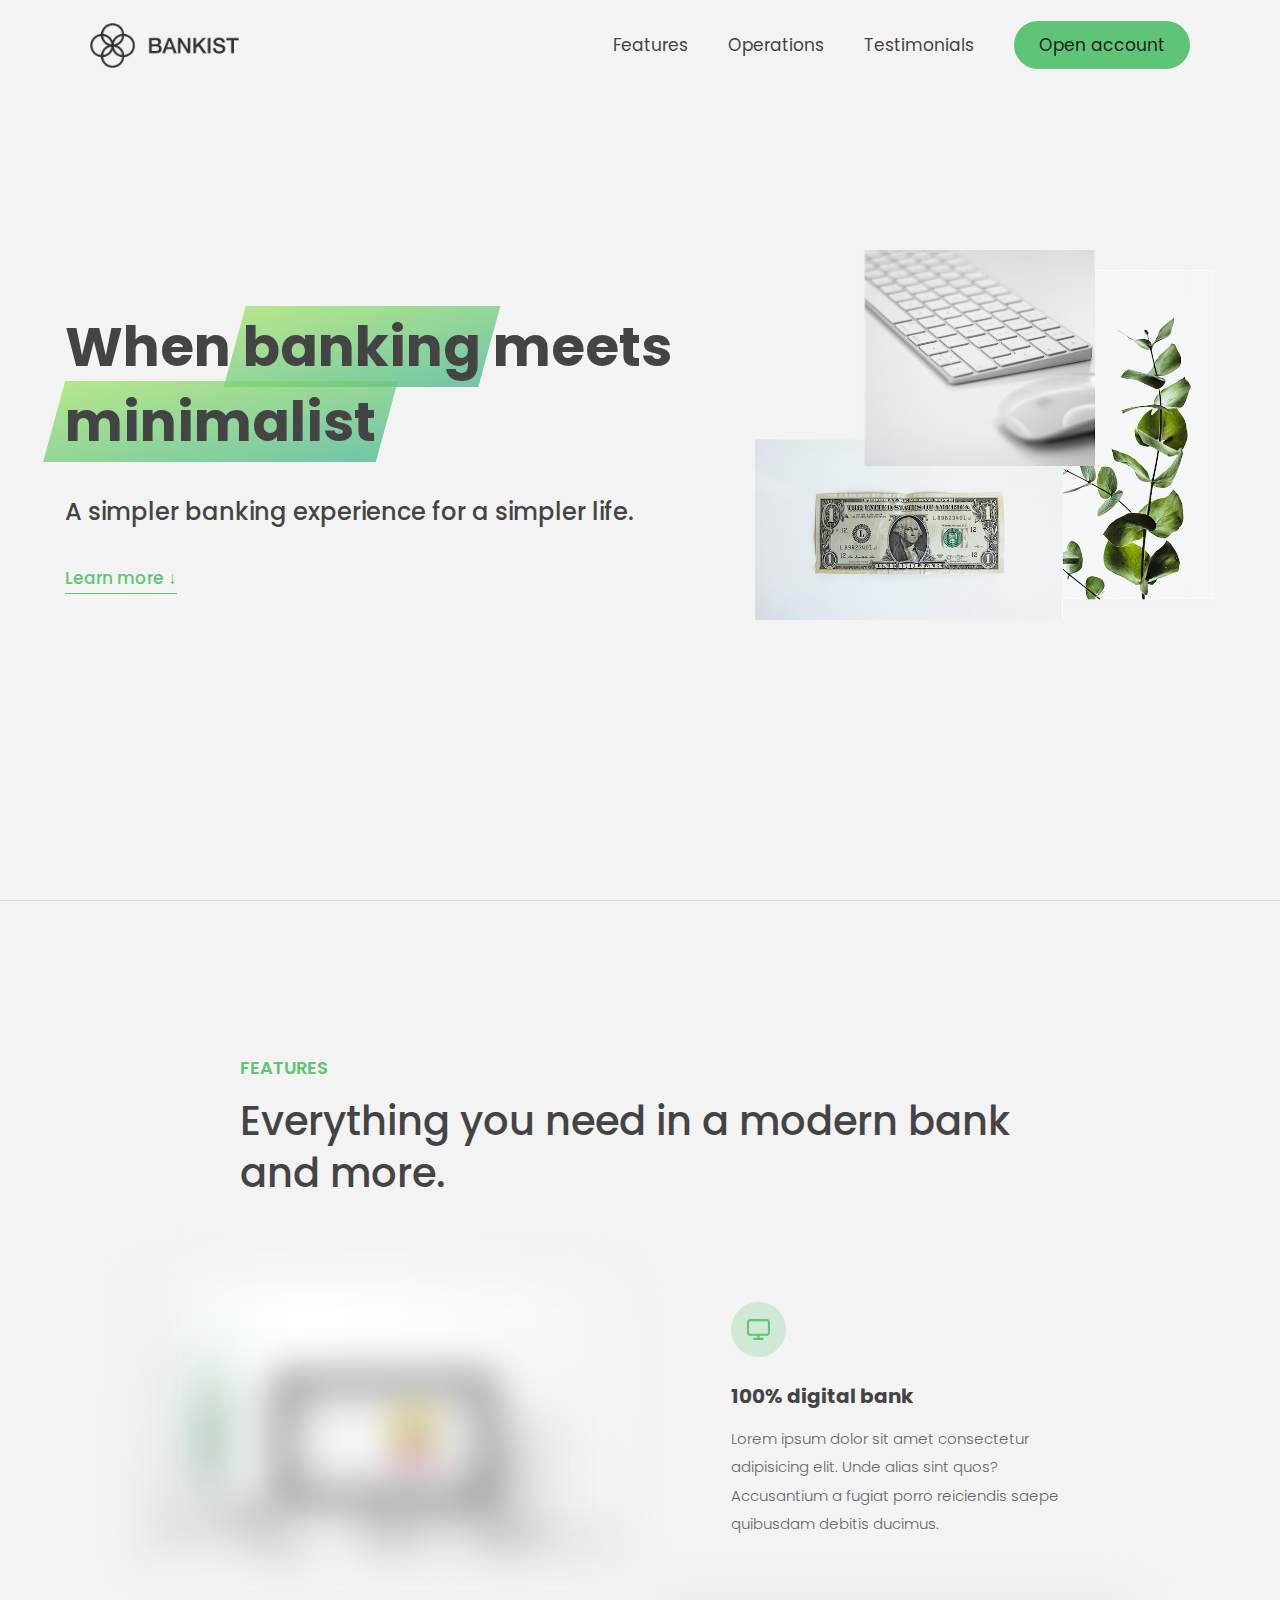
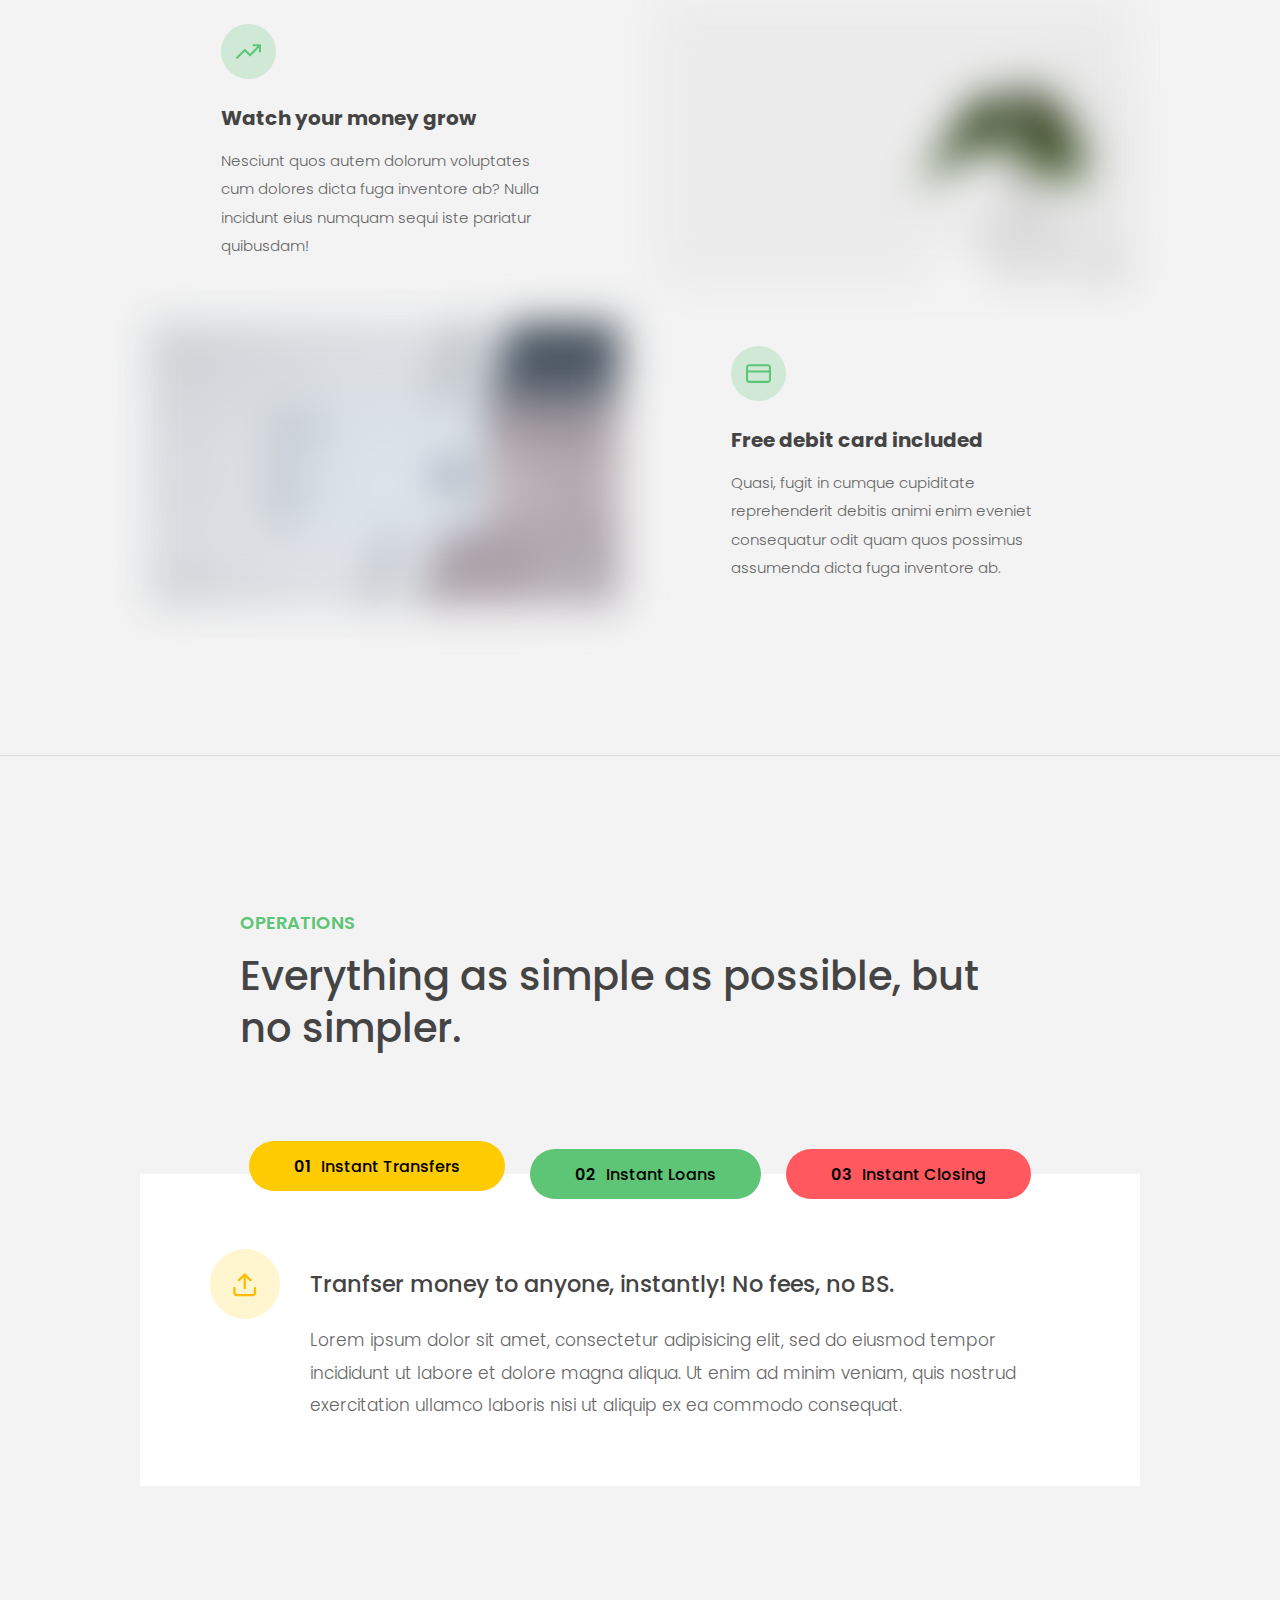
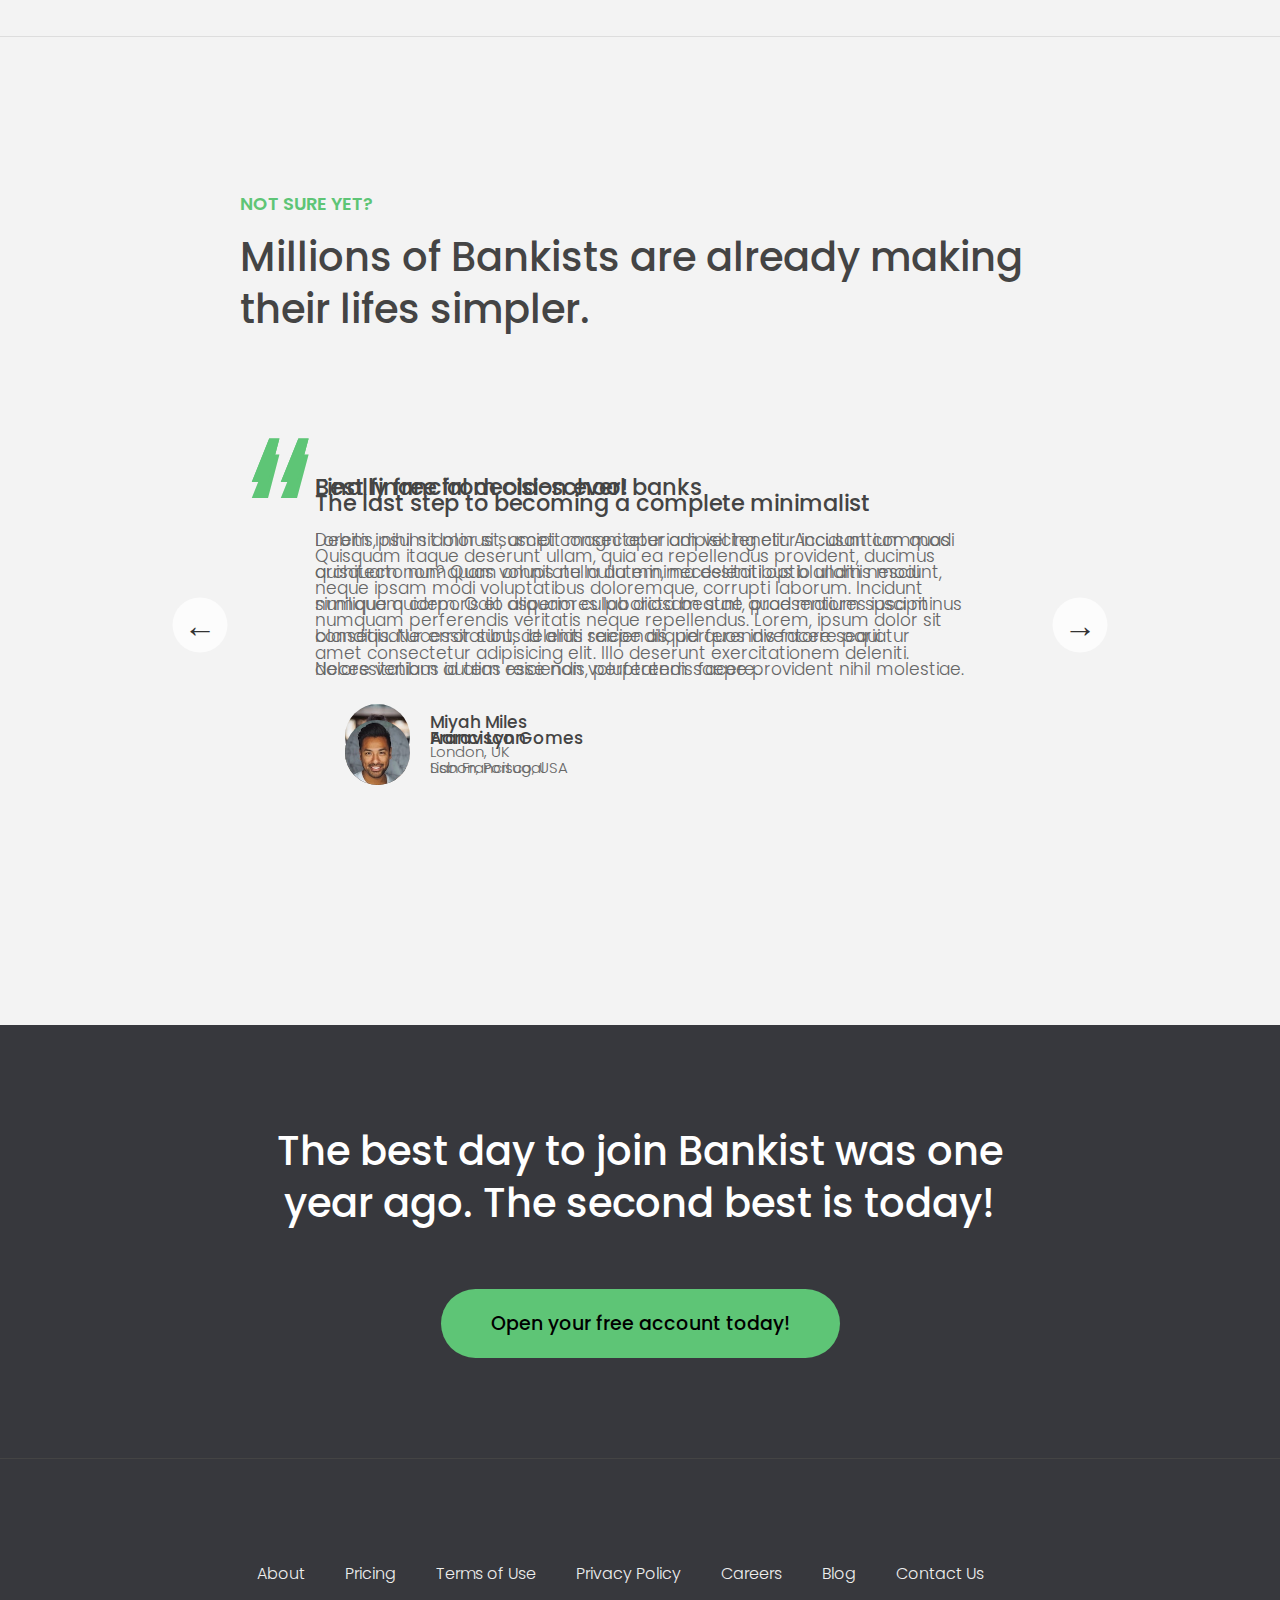
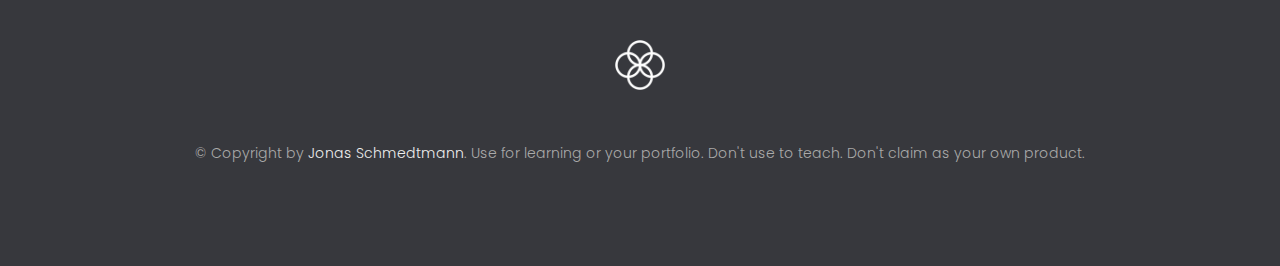
==== Section13/index.html @ 26a9afa9 "First commit of Section 13" ====
<!DOCTYPE html>
<html lang="en">
  <head>
    <meta charset="UTF-8" />
    <meta name="viewport" content="width=device-width, initial-scale=1.0" />
    <meta http-equiv="X-UA-Compatible" content="ie=edge" />
    <link rel="shortcut icon" type="image/png" href="img/icon.png" />

    <link
      href="https://fonts.googleapis.com/css?family=Poppins:300,400,500,600&display=swap"
      rel="stylesheet"
    />
    <link rel="stylesheet" href="style.css" />
    <title>Bankist | When Banking meets Minimalist</title>
  </head>
  <body>
    <header class="header">
      <nav class="nav">
        <img
          src="img/logo.png"
          alt="Bankist logo"
          class="nav__logo"
          id="logo"
        />
        <ul class="nav__links">
          <li class="nav__item">
            <a class="nav__link" href="#section--1">Features</a>
          </li>
          <li class="nav__item">
            <a class="nav__link" href="#section--2">Operations</a>
          </li>
          <li class="nav__item">
            <a class="nav__link" href="#section--3">Testimonials</a>
          </li>
          <li class="nav__item">
            <a class="nav__link nav__link--btn btn--show-modal" href="#"
              >Open account</a
            >
          </li>
        </ul>
      </nav>

      <div class="header__title">
        <h1>
          When
          <!-- Green highlight effect -->
          <span class="highlight">banking</span>
          meets<br />
          <span class="highlight">minimalist</span>
        </h1>
        <h4>A simpler banking experience for a simpler life.</h4>
        <button class="btn--text btn--scroll-to">Learn more &DownArrow;</button>
        <img
          src="img/hero.png"
          class="header__img"
          alt="Minimalist bank items"
        />
      </div>
    </header>

    <section class="section" id="section--1">
      <div class="section__title">
        <h2 class="section__description">Features</h2>
        <h3 class="section__header">
          Everything you need in a modern bank and more.
        </h3>
      </div>

      <div class="features">
        <img
          src="img/digital-lazy.jpg"
          data-src="img/digital.jpg"
          alt="Computer"
          class="features__img lazy-img"
        />
        <div class="features__feature">
          <div class="features__icon">
            <svg>
              <use xlink:href="img/icons.svg#icon-monitor"></use>
            </svg>
          </div>
          <h5 class="features__header">100% digital bank</h5>
          <p>
            Lorem ipsum dolor sit amet consectetur adipisicing elit. Unde alias
            sint quos? Accusantium a fugiat porro reiciendis saepe quibusdam
            debitis ducimus.
          </p>
        </div>

        <div class="features__feature">
          <div class="features__icon">
            <svg>
              <use xlink:href="img/icons.svg#icon-trending-up"></use>
            </svg>
          </div>
          <h5 class="features__header">Watch your money grow</h5>
          <p>
            Nesciunt quos autem dolorum voluptates cum dolores dicta fuga
            inventore ab? Nulla incidunt eius numquam sequi iste pariatur
            quibusdam!
          </p>
        </div>
        <img
          src="img/grow-lazy.jpg"
          data-src="img/grow.jpg"
          alt="Plant"
          class="features__img lazy-img"
        />

        <img
          src="img/card-lazy.jpg"
          data-src="img/card.jpg"
          alt="Credit card"
          class="features__img lazy-img"
        />
        <div class="features__feature">
          <div class="features__icon">
            <svg>
              <use xlink:href="img/icons.svg#icon-credit-card"></use>
            </svg>
          </div>
          <h5 class="features__header">Free debit card included</h5>
          <p>
            Quasi, fugit in cumque cupiditate reprehenderit debitis animi enim
            eveniet consequatur odit quam quos possimus assumenda dicta fuga
            inventore ab.
          </p>
        </div>
      </div>
    </section>

    <section class="section" id="section--2">
      <div class="section__title">
        <h2 class="section__description">Operations</h2>
        <h3 class="section__header">
          Everything as simple as possible, but no simpler.
        </h3>
      </div>

      <div class="operations">
        <div class="operations__tab-container">
          <button
            class="btn operations__tab operations__tab--1 operations__tab--active"
            data-tab="1"
          >
            <span>01</span>Instant Transfers
          </button>
          <button class="btn operations__tab operations__tab--2" data-tab="2">
            <span>02</span>Instant Loans
          </button>
          <button class="btn operations__tab operations__tab--3" data-tab="3">
            <span>03</span>Instant Closing
          </button>
        </div>
        <div
          class="operations__content operations__content--1 operations__content--active"
        >
          <div class="operations__icon operations__icon--1">
            <svg>
              <use xlink:href="img/icons.svg#icon-upload"></use>
            </svg>
          </div>
          <h5 class="operations__header">
            Tranfser money to anyone, instantly! No fees, no BS.
          </h5>
          <p>
            Lorem ipsum dolor sit amet, consectetur adipisicing elit, sed do
            eiusmod tempor incididunt ut labore et dolore magna aliqua. Ut enim
            ad minim veniam, quis nostrud exercitation ullamco laboris nisi ut
            aliquip ex ea commodo consequat.
          </p>
        </div>

        <div class="operations__content operations__content--2">
          <div class="operations__icon operations__icon--2">
            <svg>
              <use xlink:href="img/icons.svg#icon-home"></use>
            </svg>
          </div>
          <h5 class="operations__header">
            Buy a home or make your dreams come true, with instant loans.
          </h5>
          <p>
            Duis aute irure dolor in reprehenderit in voluptate velit esse
            cillum dolore eu fugiat nulla pariatur. Excepteur sint occaecat
            cupidatat non proident, sunt in culpa qui officia deserunt mollit
            anim id est laborum.
          </p>
        </div>
        <div class="operations__content operations__content--3">
          <div class="operations__icon operations__icon--3">
            <svg>
              <use xlink:href="img/icons.svg#icon-user-x"></use>
            </svg>
          </div>
          <h5 class="operations__header">
            No longer need your account? No problem! Close it instantly.
          </h5>
          <p>
            Excepteur sint occaecat cupidatat non proident, sunt in culpa qui
            officia deserunt mollit anim id est laborum. Ut enim ad minim
            veniam, quis nostrud exercitation ullamco laboris nisi ut aliquip ex
            ea commodo consequat.
          </p>
        </div>
      </div>
    </section>

    <section class="section" id="section--3">
      <div class="section__title section__title--testimonials">
        <h2 class="section__description">Not sure yet?</h2>
        <h3 class="section__header">
          Millions of Bankists are already making their lifes simpler.
        </h3>
      </div>

      <div class="slider">
        <div class="slide slide--1">
          <div class="testimonial">
            <h5 class="testimonial__header">Best financial decision ever!</h5>
            <blockquote class="testimonial__text">
              Lorem ipsum dolor sit, amet consectetur adipisicing elit.
              Accusantium quas quisquam non? Quas voluptate nulla minima
              deleniti optio ullam nesciunt, numquam corporis et asperiores
              laboriosam sunt, praesentium suscipit blanditiis. Necessitatibus
              id alias reiciendis, perferendis facere pariatur dolore veniam
              autem esse non voluptatem saepe provident nihil molestiae.
            </blockquote>
            <address class="testimonial__author">
              <img src="img/user-1.jpg" alt="" class="testimonial__photo" />
              <h6 class="testimonial__name">Aarav Lynn</h6>
              <p class="testimonial__location">San Francisco, USA</p>
            </address>
          </div>
        </div>

        <div class="slide slide--2">
          <div class="testimonial">
            <h5 class="testimonial__header">
              The last step to becoming a complete minimalist
            </h5>
            <blockquote class="testimonial__text">
              Quisquam itaque deserunt ullam, quia ea repellendus provident,
              ducimus neque ipsam modi voluptatibus doloremque, corrupti
              laborum. Incidunt numquam perferendis veritatis neque repellendus.
              Lorem, ipsum dolor sit amet consectetur adipisicing elit. Illo
              deserunt exercitationem deleniti.
            </blockquote>
            <address class="testimonial__author">
              <img src="img/user-2.jpg" alt="" class="testimonial__photo" />
              <h6 class="testimonial__name">Miyah Miles</h6>
              <p class="testimonial__location">London, UK</p>
            </address>
          </div>
        </div>

        <div class="slide slide--3">
          <div class="testimonial">
            <h5 class="testimonial__header">
              Finally free from old-school banks
            </h5>
            <blockquote class="testimonial__text">
              Debitis, nihil sit minus suscipit magni aperiam vel tenetur
              incidunt commodi architecto numquam omnis nulla autem,
              necessitatibus blanditiis modi similique quidem. Odio aliquam
              culpa dicta beatae quod maiores ipsa minus consequatur error sunt,
              deleniti saepe aliquid quos inventore sequi. Necessitatibus id
              alias reiciendis, perferendis facere.
            </blockquote>
            <address class="testimonial__author">
              <img src="img/user-3.jpg" alt="" class="testimonial__photo" />
              <h6 class="testimonial__name">Francisco Gomes</h6>
              <p class="testimonial__location">Lisbon, Portugal</p>
            </address>
          </div>
        </div>

        <!-- <div class="slide"><img src="img/img-1.jpg" alt="Photo 1" /></div>
        <div class="slide"><img src="img/img-2.jpg" alt="Photo 2" /></div>
        <div class="slide"><img src="img/img-3.jpg" alt="Photo 3" /></div>
        <div class="slide"><img src="img/img-4.jpg" alt="Photo 4" /></div> -->
        <button class="slider__btn slider__btn--left">&larr;</button>
        <button class="slider__btn slider__btn--right">&rarr;</button>
        <div class="dots"></div>
      </div>
    </section>

    <section class="section section--sign-up">
      <div class="section__title">
        <h3 class="section__header">
          The best day to join Bankist was one year ago. The second best is
          today!
        </h3>
      </div>
      <button class="btn btn--show-modal">Open your free account today!</button>
    </section>

    <footer class="footer">
      <ul class="footer__nav">
        <li class="footer__item">
          <a class="footer__link" href="#">About</a>
        </li>
        <li class="footer__item">
          <a class="footer__link" href="#">Pricing</a>
        </li>
        <li class="footer__item">
          <a class="footer__link" href="#">Terms of Use</a>
        </li>
        <li class="footer__item">
          <a class="footer__link" href="#">Privacy Policy</a>
        </li>
        <li class="footer__item">
          <a class="footer__link" href="#">Careers</a>
        </li>
        <li class="footer__item">
          <a class="footer__link" href="#">Blog</a>
        </li>
        <li class="footer__item">
          <a class="footer__link" href="#">Contact Us</a>
        </li>
      </ul>
      <img src="img/icon.png" alt="Logo" class="footer__logo" />
      <p class="footer__copyright">
        &copy; Copyright by
        <a
          class="footer__link twitter-link"
          target="_blank"
          href="https://twitter.com/jonasschmedtman"
          >Jonas Schmedtmann</a
        >. Use for learning or your portfolio. Don't use to teach. Don't claim
        as your own product.
      </p>
    </footer>

    <div class="modal hidden">
      <button class="btn--close-modal">&times;</button>
      <h2 class="modal__header">
        Open your bank account <br />
        in just <span class="highlight">5 minutes</span>
      </h2>
      <form class="modal__form">
        <label>First Name</label>
        <input type="text" />
        <label>Last Name</label>
        <input type="text" />
        <label>Email Address</label>
        <input type="email" />
        <button class="btn">Next step &rarr;</button>
      </form>
    </div>
    <div class="overlay hidden"></div>

    <script src="script.js"></script>
  </body>
</html>
---- Section13/style.css ----
/* The page is NOT responsive. You can implement responsiveness yourself if you wanna have some fun 😃 */

:root {
  --color-primary: #5ec576;
  --color-secondary: #ffcb03;
  --color-tertiary: #ff585f;
  --color-primary-darker: #4bbb7d;
  --color-secondary-darker: #ffbb00;
  --color-tertiary-darker: #fd424b;
  --color-primary-opacity: #5ec5763a;
  --color-secondary-opacity: #ffcd0331;
  --color-tertiary-opacity: #ff58602d;
  --gradient-primary: linear-gradient(to top left, #39b385, #9be15d);
  --gradient-secondary: linear-gradient(to top left, #ffb003, #ffcb03);
}

* {
  margin: 0;
  padding: 0;
  box-sizing: inherit;
}

html {
  font-size: 62.5%;
  box-sizing: border-box;
}

body {
  font-family: 'Poppins', sans-serif;
  font-weight: 300;
  color: #444;
  line-height: 1.9;
  background-color: #f3f3f3;
}

/* GENERAL ELEMENTS */
.section {
  padding: 15rem 3rem;
  border-top: 1px solid #ddd;

  transition: transform 1s, opacity 1s;
}

.section--hidden {
  opacity: 0;
  transform: translateY(8rem);
}

.section__title {
  max-width: 80rem;
  margin: 0 auto 8rem auto;
}

.section__description {
  font-size: 1.8rem;
  font-weight: 600;
  text-transform: uppercase;
  color: var(--color-primary);
  margin-bottom: 1rem;
}

.section__header {
  font-size: 4rem;
  line-height: 1.3;
  font-weight: 500;
}

.btn {
  display: inline-block;
  background-color: var(--color-primary);
  font-size: 1.6rem;
  font-family: inherit;
  font-weight: 500;
  border: none;
  padding: 1.25rem 4.5rem;
  border-radius: 10rem;
  cursor: pointer;
  transition: all 0.3s;
}

.btn:hover {
  background-color: var(--color-primary-darker);
}

.btn--text {
  display: inline-block;
  background: none;
  font-size: 1.7rem;
  font-family: inherit;
  font-weight: 500;
  color: var(--color-primary);
  border: none;
  border-bottom: 1px solid currentColor;
  padding-bottom: 2px;
  cursor: pointer;
  transition: all 0.3s;
}

p {
  color: #666;
}

/* This is BAD for accessibility! Don't do in the real world! */
button:focus {
  outline: none;
}

img {
  transition: filter 0.5s;
}

.lazy-img {
  filter: blur(20px);
}

/* NAVIGATION */
.nav {
  display: flex;
  justify-content: space-between;
  align-items: center;
  height: 9rem;
  width: 100%;
  padding: 0 6rem;
  z-index: 100;
}

/* nav and stickly class at the same time */
.nav.sticky {
  position: fixed;
  background-color: rgba(255, 255, 255, 0.95);
}

.nav__logo {
  height: 4.5rem;
  transition: all 0.3s;
}

.nav__links {
  display: flex;
  align-items: center;
  list-style: none;
}

.nav__item {
  margin-left: 4rem;
}

.nav__link:link,
.nav__link:visited {
  font-size: 1.7rem;
  font-weight: 400;
  color: inherit;
  text-decoration: none;
  display: block;
  transition: all 0.3s;
}

.nav__link--btn:link,
.nav__link--btn:visited {
  padding: 0.8rem 2.5rem;
  border-radius: 3rem;
  background-color: var(--color-primary);
  color: #222;
}

.nav__link--btn:hover,
.nav__link--btn:active {
  color: inherit;
  background-color: var(--color-primary-darker);
  color: #333;
}

/* HEADER */
.header {
  padding: 0 3rem;
  height: 100vh;
  display: flex;
  flex-direction: column;
  align-items: center;
}

.header__title {
  flex: 1;

  max-width: 115rem;
  display: grid;
  grid-template-columns: 3fr 2fr;
  row-gap: 3rem;
  align-content: center;
  justify-content: center;

  align-items: start;
  justify-items: start;
}

h1 {
  font-size: 5.5rem;
  line-height: 1.35;
}

h4 {
  font-size: 2.4rem;
  font-weight: 500;
}

.header__img {
  width: 100%;
  grid-column: 2 / 3;
  grid-row: 1 / span 4;
  transform: translateY(-6rem);
}

.highlight {
  position: relative;
}

.highlight::after {
  display: block;
  content: '';
  position: absolute;
  bottom: 0;
  left: 0;
  height: 100%;
  width: 100%;
  z-index: -1;
  opacity: 0.7;
  transform: scale(1.07, 1.05) skewX(-15deg);
  background-image: var(--gradient-primary);
}

/* FEATURES */
.features {
  display: grid;
  grid-template-columns: 1fr 1fr;
  gap: 4rem;
  margin: 0 12rem;
}

.features__img {
  width: 100%;
}

.features__feature {
  align-self: center;
  justify-self: center;
  width: 70%;
  font-size: 1.5rem;
}

.features__icon {
  display: flex;
  align-items: center;
  justify-content: center;
  background-color: var(--color-primary-opacity);
  height: 5.5rem;
  width: 5.5rem;
  border-radius: 50%;
  margin-bottom: 2rem;
}

.features__icon svg {
  height: 2.5rem;
  width: 2.5rem;
  fill: var(--color-primary);
}

.features__header {
  font-size: 2rem;
  margin-bottom: 1rem;
}

/* OPERATIONS */
.operations {
  max-width: 100rem;
  margin: 12rem auto 0 auto;

  background-color: #fff;
}

.operations__tab-container {
  display: flex;
  justify-content: center;
}

.operations__tab {
  margin-right: 2.5rem;
  transform: translateY(-50%);
}

.operations__tab span {
  margin-right: 1rem;
  font-weight: 600;
  display: inline-block;
}

.operations__tab--1 {
  background-color: var(--color-secondary);
}

.operations__tab--1:hover {
  background-color: var(--color-secondary-darker);
}

.operations__tab--3 {
  background-color: var(--color-tertiary);
  margin: 0;
}

.operations__tab--3:hover {
  background-color: var(--color-tertiary-darker);
}

.operations__tab--active {
  transform: translateY(-66%);
}

.operations__content {
  display: none;

  /* JUST PRESENTATIONAL */
  font-size: 1.7rem;
  padding: 2.5rem 7rem 6.5rem 7rem;
}

.operations__content--active {
  display: grid;
  grid-template-columns: 7rem 1fr;
  column-gap: 3rem;
  row-gap: 0.5rem;
}

.operations__header {
  font-size: 2.25rem;
  font-weight: 500;
  align-self: center;
}

.operations__icon {
  display: flex;
  align-items: center;
  justify-content: center;
  height: 7rem;
  width: 7rem;
  border-radius: 50%;
}

.operations__icon svg {
  height: 2.75rem;
  width: 2.75rem;
}

.operations__content p {
  grid-column: 2;
}

.operations__icon--1 {
  background-color: var(--color-secondary-opacity);
}
.operations__icon--2 {
  background-color: var(--color-primary-opacity);
}
.operations__icon--3 {
  background-color: var(--color-tertiary-opacity);
}
.operations__icon--1 svg {
  fill: var(--color-secondary-darker);
}
.operations__icon--2 svg {
  fill: var(--color-primary);
}
.operations__icon--3 svg {
  fill: var(--color-tertiary);
}

/* SLIDER */
.slider {
  max-width: 100rem;
  height: 50rem;
  margin: 0 auto;
  position: relative;

  /* IN THE END */
  overflow: hidden;
}

.slide {
  position: absolute;
  top: 0;
  width: 100%;
  height: 50rem;

  display: flex;
  align-items: center;
  justify-content: center;

  /* THIS creates the animation! */
  transition: transform 1s;
}

.slide > img {
  /* Only for images that have different size than slide */
  width: 100%;
  height: 100%;
  object-fit: cover;
}

.slider__btn {
  position: absolute;
  top: 50%;
  z-index: 10;

  border: none;
  background: rgba(255, 255, 255, 0.7);
  font-family: inherit;
  color: #333;
  border-radius: 50%;
  height: 5.5rem;
  width: 5.5rem;
  font-size: 3.25rem;
  cursor: pointer;
}

.slider__btn--left {
  left: 6%;
  transform: translate(-50%, -50%);
}

.slider__btn--right {
  right: 6%;
  transform: translate(50%, -50%);
}

.dots {
  position: absolute;
  bottom: 5%;
  left: 50%;
  transform: translateX(-50%);
  display: flex;
}

.dots__dot {
  border: none;
  background-color: #b9b9b9;
  opacity: 0.7;
  height: 1rem;
  width: 1rem;
  border-radius: 50%;
  margin-right: 1.75rem;
  cursor: pointer;
  transition: all 0.5s;

  /* Only necessary when overlying images */
  /* box-shadow: 0 0.6rem 1.5rem rgba(0, 0, 0, 0.7); */
}

.dots__dot:last-child {
  margin: 0;
}

.dots__dot--active {
  /* background-color: #fff; */
  background-color: #888;
  opacity: 1;
}

/* TESTIMONIALS */
.testimonial {
  width: 65%;
  position: relative;
}

.testimonial::before {
  content: '\201C';
  position: absolute;
  top: -5.7rem;
  left: -6.8rem;
  line-height: 1;
  font-size: 20rem;
  font-family: inherit;
  color: var(--color-primary);
  z-index: -1;
}

.testimonial__header {
  font-size: 2.25rem;
  font-weight: 500;
  margin-bottom: 1.5rem;
}

.testimonial__text {
  font-size: 1.7rem;
  margin-bottom: 3.5rem;
  color: #666;
}

.testimonial__author {
  margin-left: 3rem;
  font-style: normal;

  display: grid;
  grid-template-columns: 6.5rem 1fr;
  column-gap: 2rem;
}

.testimonial__photo {
  grid-row: 1 / span 2;
  width: 6.5rem;
  border-radius: 50%;
}

.testimonial__name {
  font-size: 1.7rem;
  font-weight: 500;
  align-self: end;
  margin: 0;
}

.testimonial__location {
  font-size: 1.5rem;
}

.section__title--testimonials {
  margin-bottom: 4rem;
}

/* SIGNUP */
.section--sign-up {
  background-color: #37383d;
  border-top: none;
  border-bottom: 1px solid #444;
  text-align: center;
  padding: 10rem 3rem;
}

.section--sign-up .section__header {
  color: #fff;
  text-align: center;
}

.section--sign-up .section__title {
  margin-bottom: 6rem;
}

.section--sign-up .btn {
  font-size: 1.9rem;
  padding: 2rem 5rem;
}

/* FOOTER */
.footer {
  padding: 10rem 3rem;
  background-color: #37383d;
}

.footer__nav {
  list-style: none;
  display: flex;
  justify-content: center;
  margin-bottom: 5rem;
}

.footer__item {
  margin-right: 4rem;
}

.footer__link {
  font-size: 1.6rem;
  color: #eee;
  text-decoration: none;
}

.footer__logo {
  height: 5rem;
  display: block;
  margin: 0 auto;
  margin-bottom: 5rem;
}

.footer__copyright {
  font-size: 1.4rem;
  color: #aaa;
  text-align: center;
}

.footer__copyright .footer__link {
  font-size: 1.4rem;
}

/* MODAL WINDOW */
.modal {
  position: fixed;
  top: 50%;
  left: 50%;
  transform: translate(-50%, -50%);
  max-width: 60rem;
  background-color: #f3f3f3;
  padding: 5rem 6rem;
  box-shadow: 0 4rem 6rem rgba(0, 0, 0, 0.3);
  z-index: 1000;
  transition: all 0.5s;
}

.overlay {
  position: fixed;
  top: 0;
  left: 0;
  width: 100%;
  height: 100%;
  background-color: rgba(0, 0, 0, 0.5);
  backdrop-filter: blur(4px);
  z-index: 100;
  transition: all 0.5s;
}

.modal__header {
  font-size: 3.25rem;
  margin-bottom: 4.5rem;
  line-height: 1.5;
}

.modal__form {
  margin: 0 3rem;
  display: grid;
  grid-template-columns: 1fr 2fr;
  align-items: center;
  gap: 2.5rem;
}

.modal__form label {
  font-size: 1.7rem;
  font-weight: 500;
}

.modal__form input {
  font-size: 1.7rem;
  padding: 1rem 1.5rem;
  border: 1px solid #ddd;
  border-radius: 0.5rem;
}

.modal__form button {
  grid-column: 1 / span 2;
  justify-self: center;
  margin-top: 1rem;
}

.btn--close-modal {
  font-family: inherit;
  color: inherit;
  position: absolute;
  top: 0.5rem;
  right: 2rem;
  font-size: 4rem;
  cursor: pointer;
  border: none;
  background: none;
}

.hidden {
  visibility: hidden;
  opacity: 0;
}

/* COOKIE MESSAGE */
.cookie-message {
  display: flex;
  align-items: center;
  justify-content: space-evenly;
  width: 100%;
  background-color: white;
  color: #bbb;
  font-size: 1.5rem;
  font-weight: 400;
}
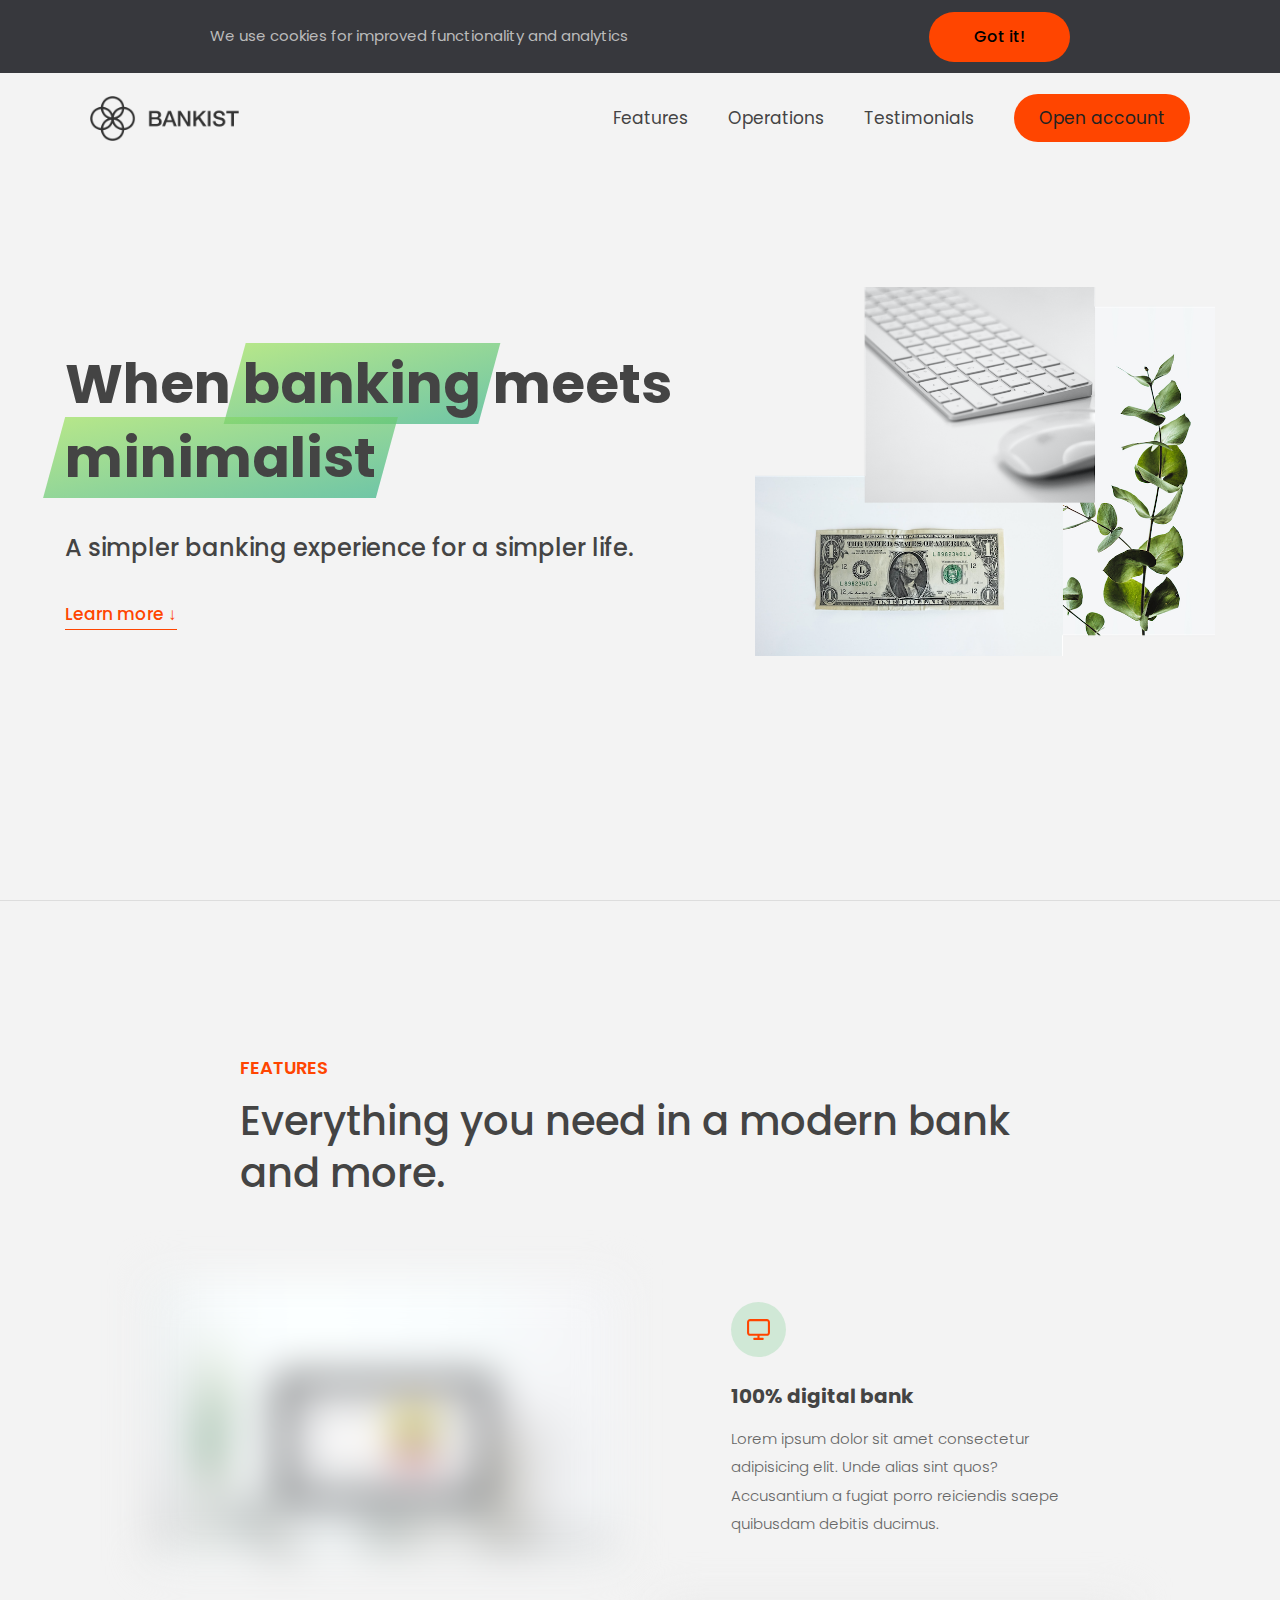
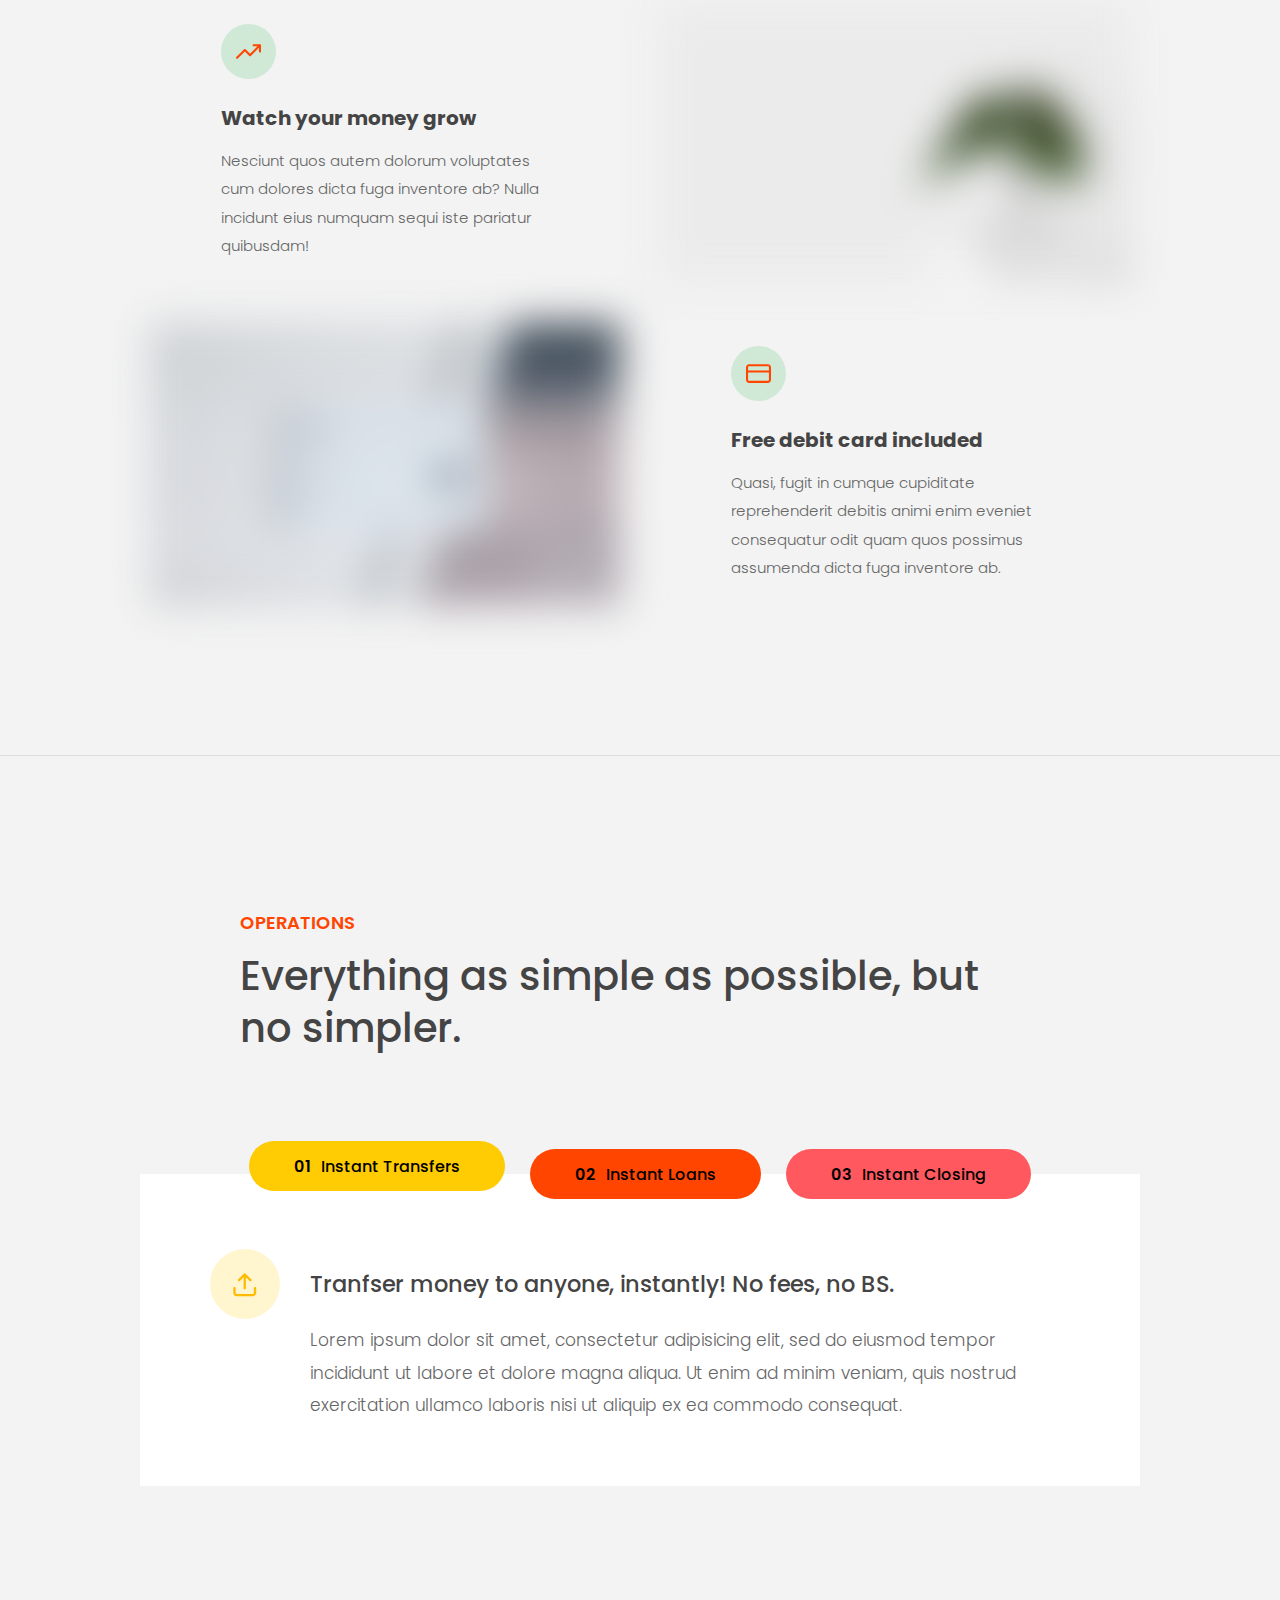
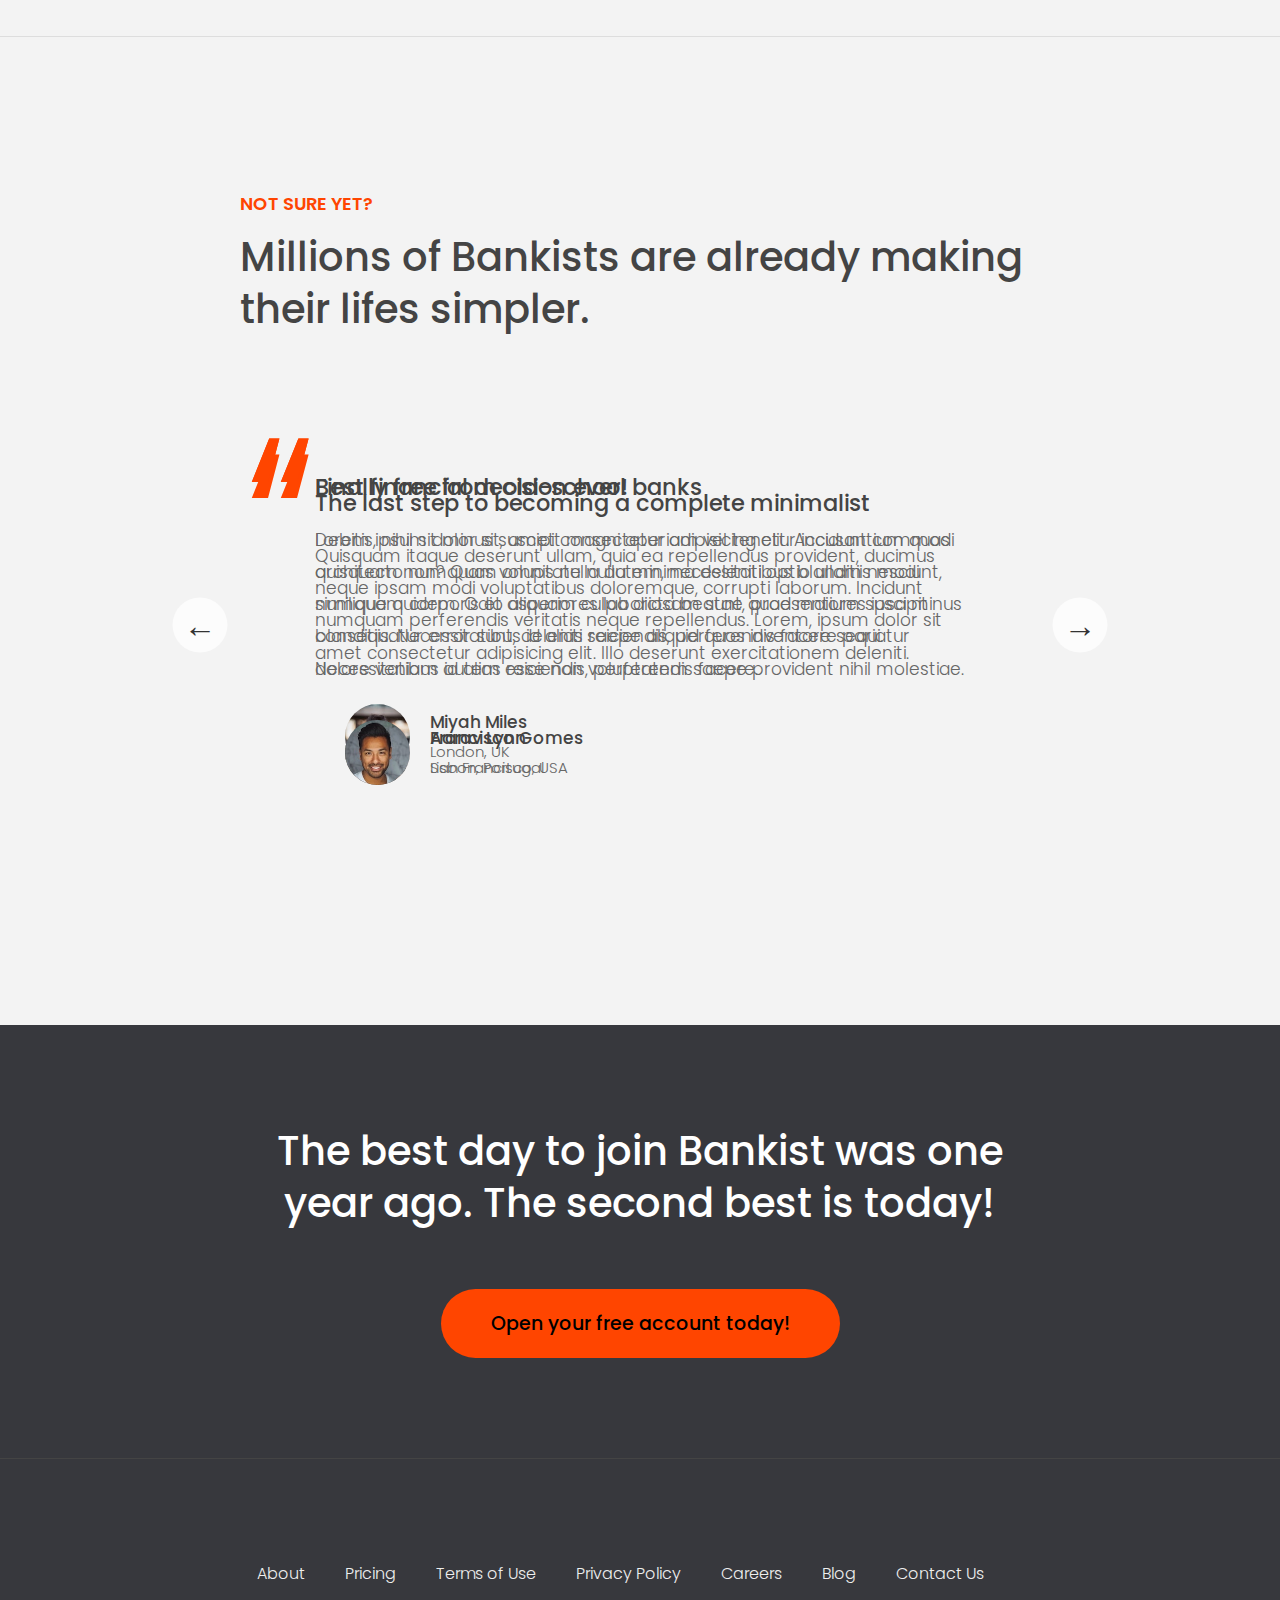
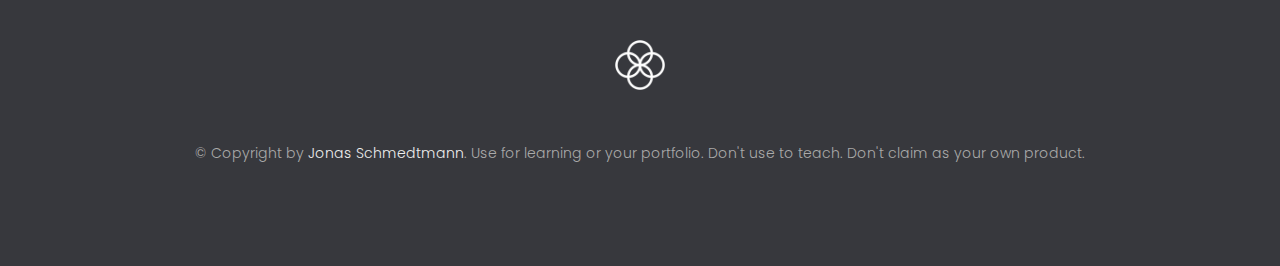
==== commit b5800d3e: "First lectures in advanced DOM and events" ====
--- a/Section13/index.html
+++ b/Section13/index.html
@@ -21,6 +21,8 @@
           alt="Bankist logo"
           class="nav__logo"
           id="logo"
+          designer = "Jonas"
+          data-version-number = "3.0"
         />
         <ul class="nav__links">
           <li class="nav__item">
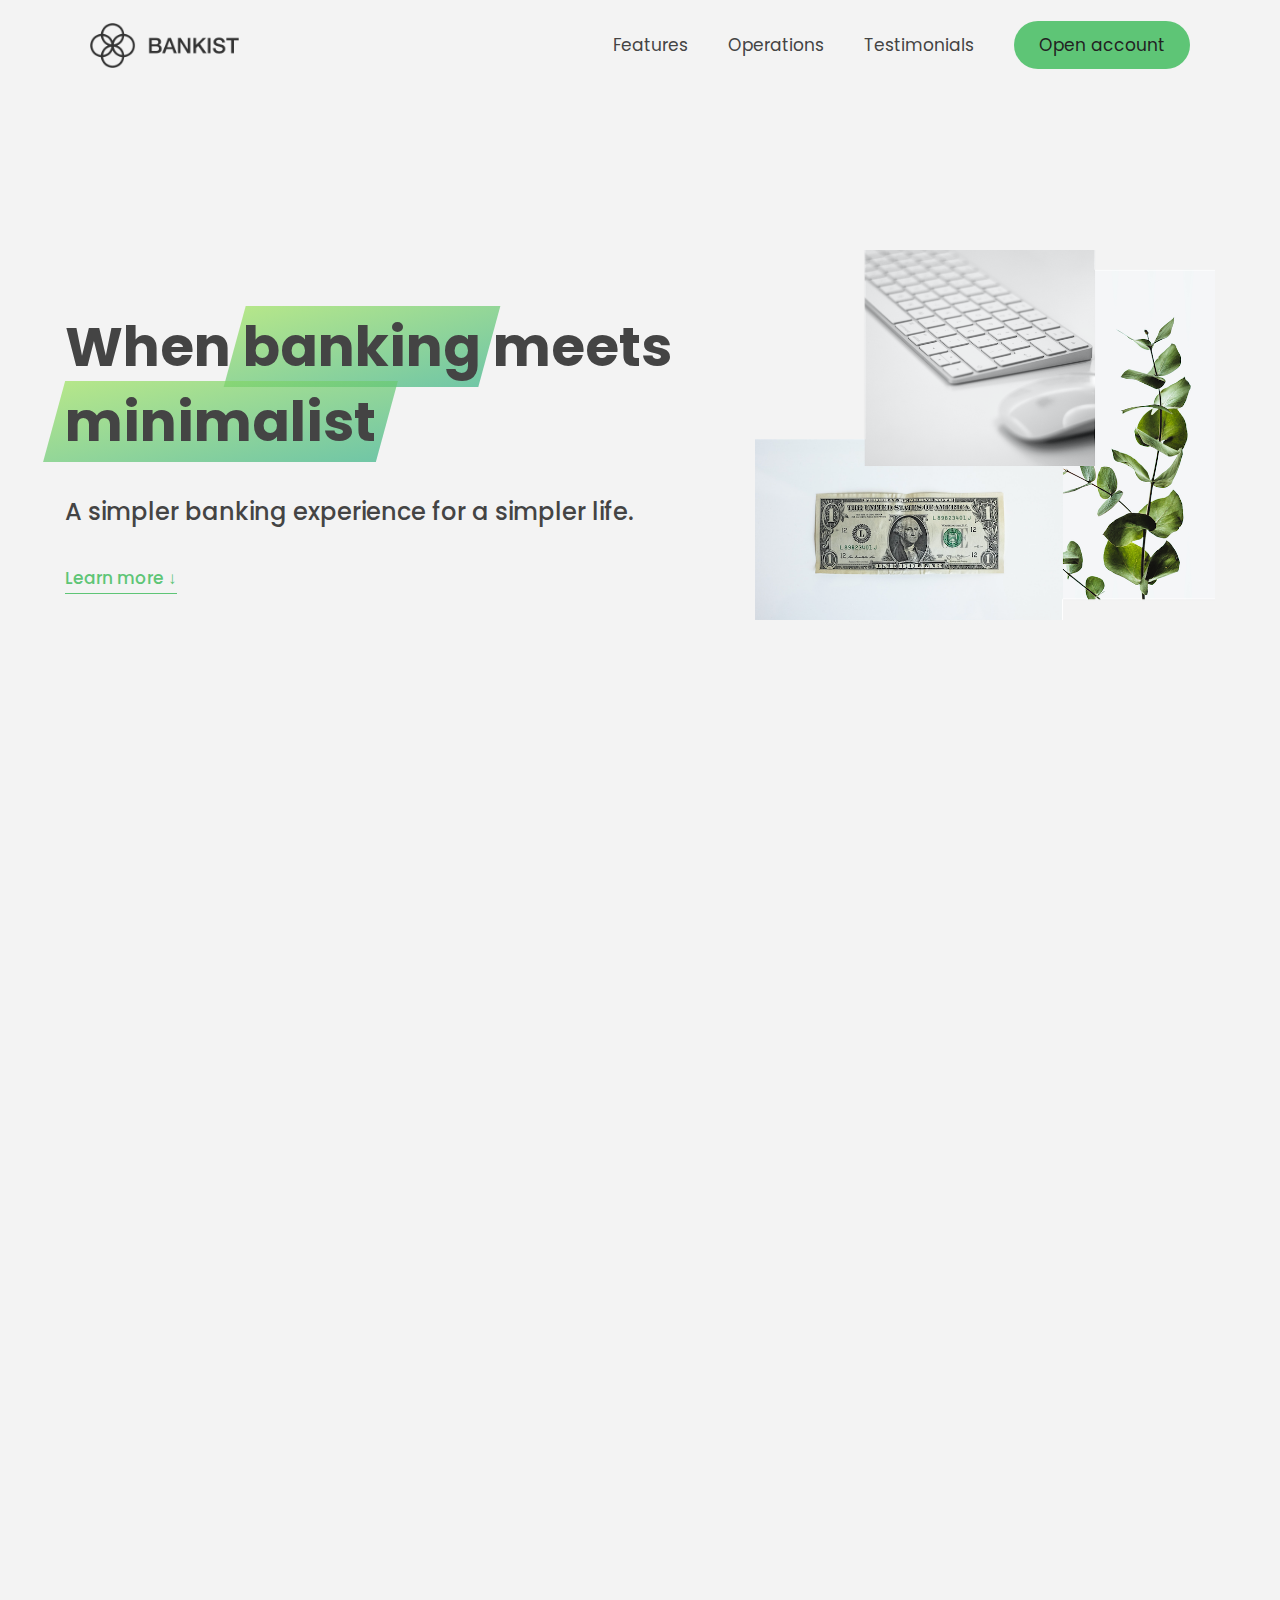
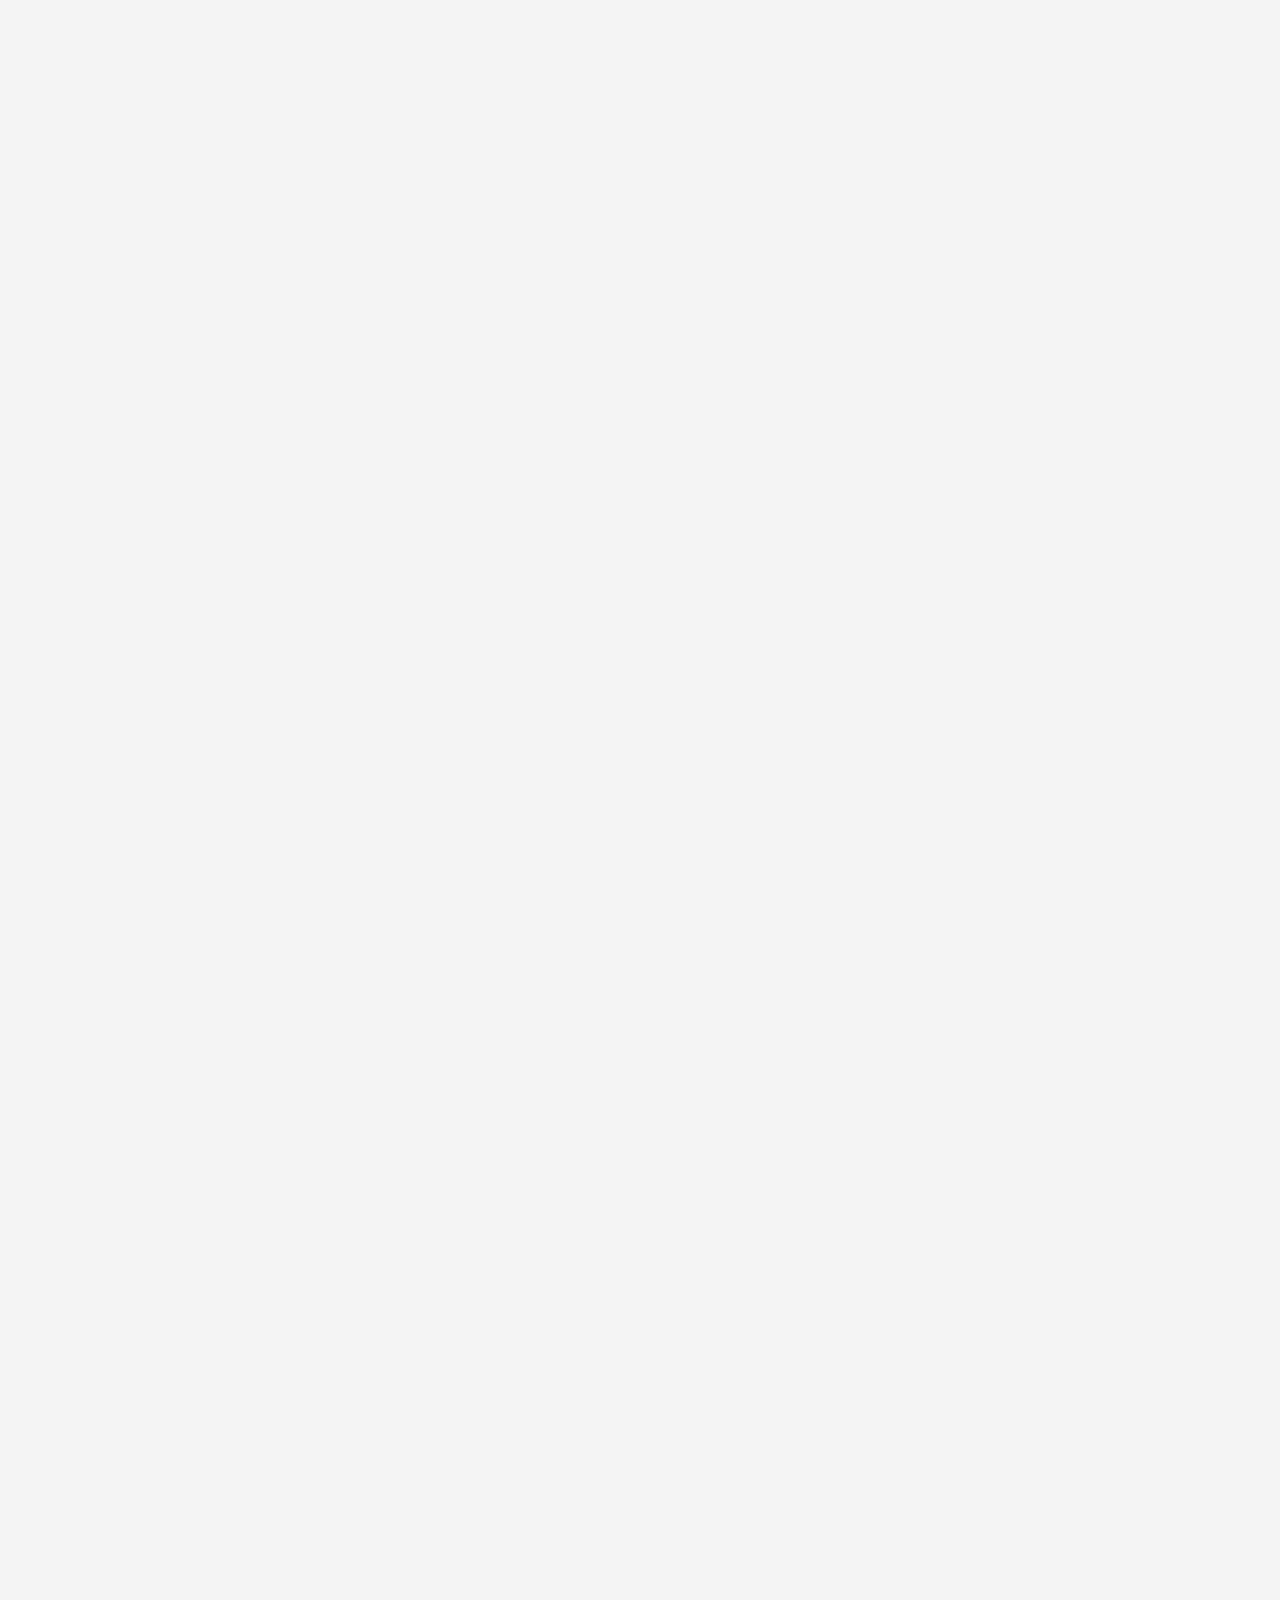
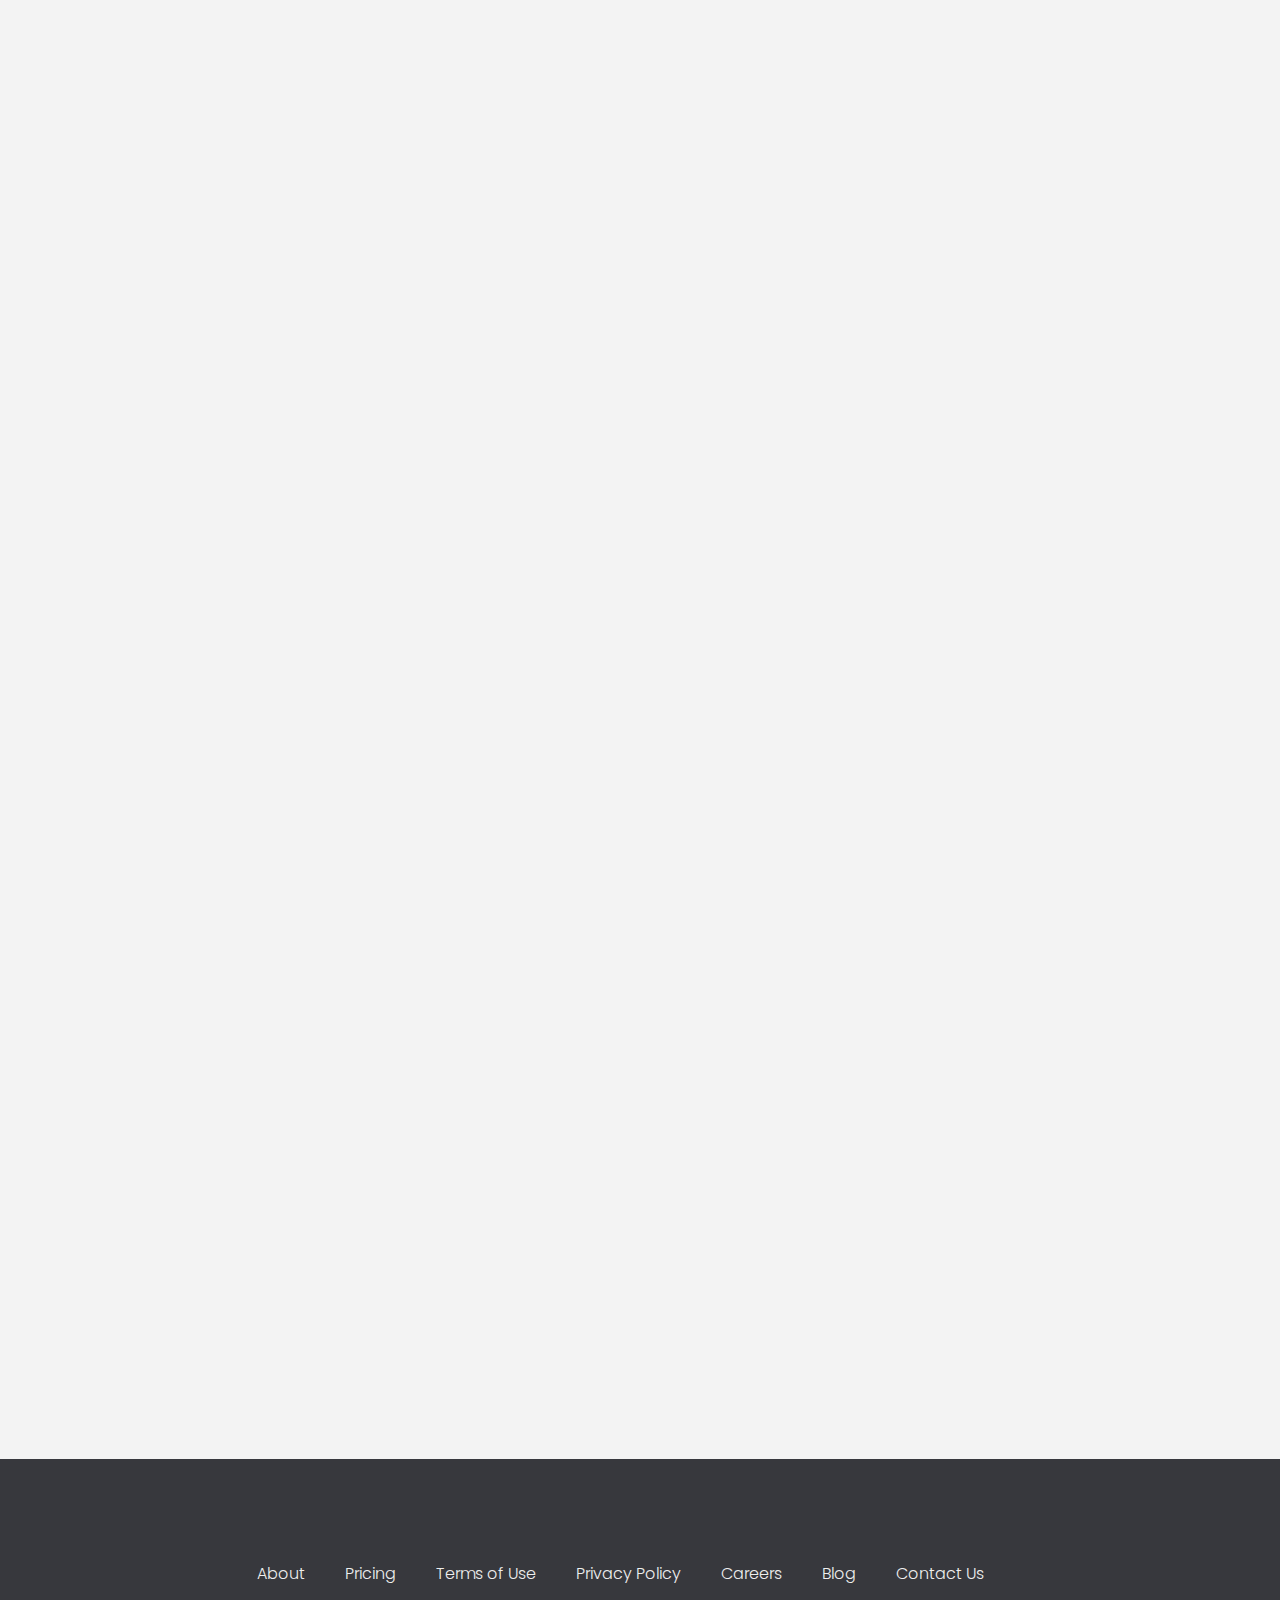
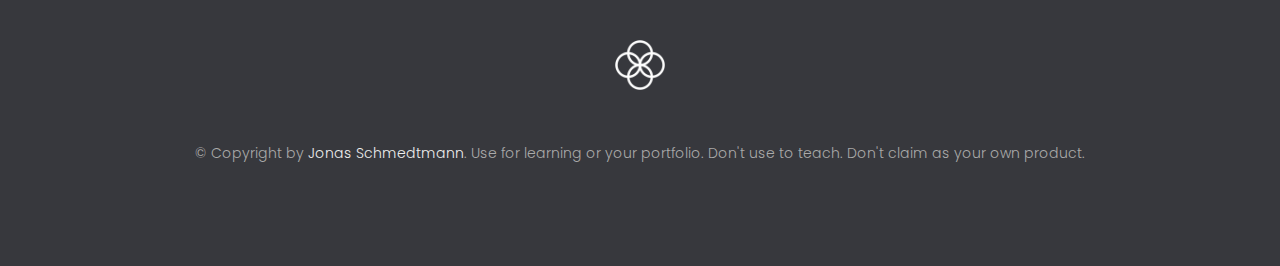
==== commit 798e19eb: "Revealing Elements on Scroll" ====
--- a/Section13/index.html
+++ b/Section13/index.html
@@ -60,7 +60,7 @@
       </div>
     </header>
 
-    <section class="section" id="section--1">
+    <section class="section " id="section--1">
       <div class="section__title">
         <h2 class="section__description">Features</h2>
         <h3 class="section__header">
@@ -131,7 +131,7 @@
       </div>
     </section>
 
-    <section class="section" id="section--2">
+    <section class="section " id="section--2">
       <div class="section__title">
         <h2 class="section__description">Operations</h2>
         <h3 class="section__header">
@@ -208,7 +208,7 @@
       </div>
     </section>
 
-    <section class="section" id="section--3">
+    <section class="section " id="section--3">
       <div class="section__title section__title--testimonials">
         <h2 class="section__description">Not sure yet?</h2>
         <h3 class="section__header">
@@ -287,7 +287,7 @@
       </div>
     </section>
 
-    <section class="section section--sign-up">
+    <section class="section  section--sign-up">
       <div class="section__title">
         <h3 class="section__header">
           The best day to join Bankist was one year ago. The second best is
